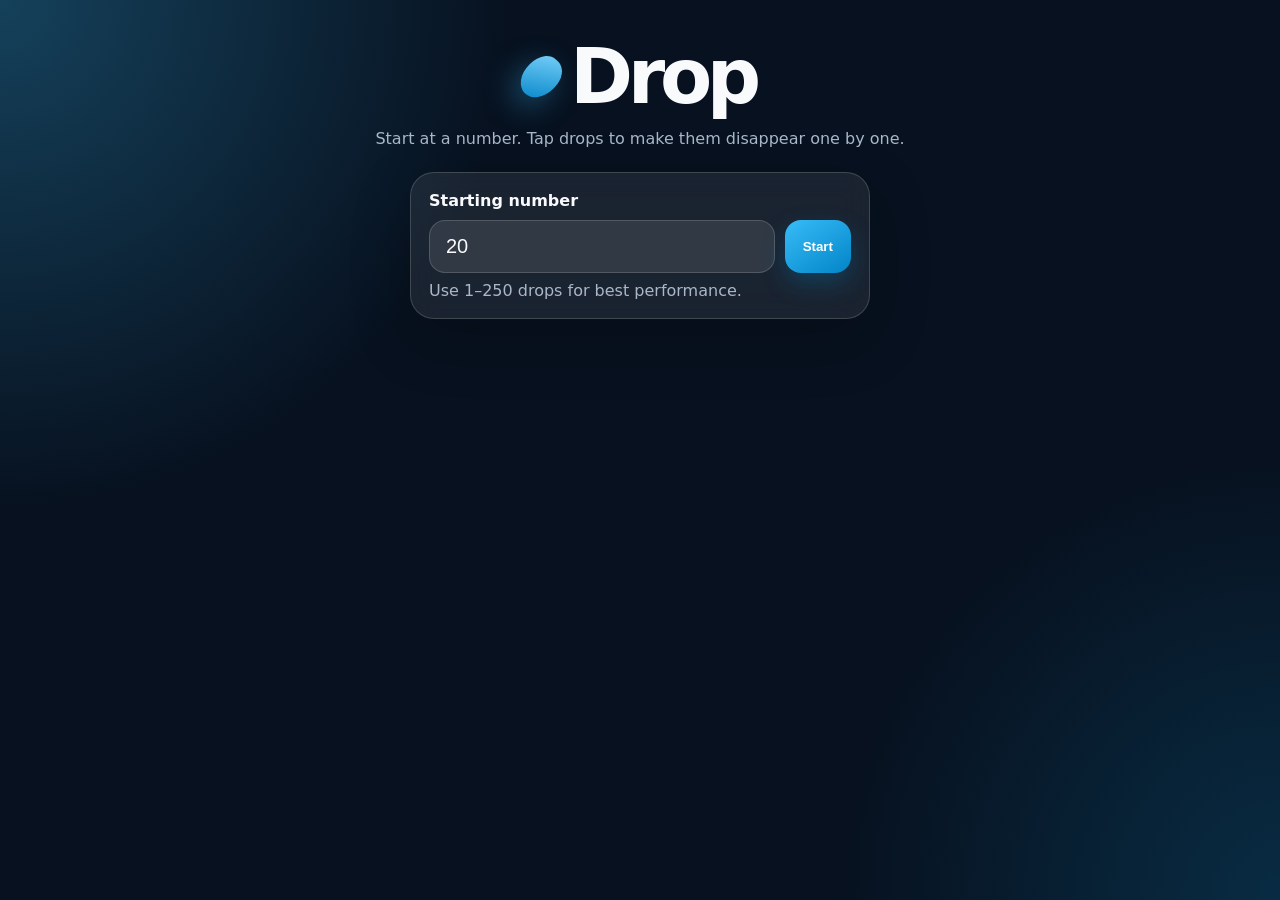
==== index.html @ c7c569f5 "Add files via upload" ====
<!doctype html>
<html lang="en">
<head>
  <meta charset="UTF-8" />
  <meta name="viewport" content="width=device-width, initial-scale=1.0" />
  <meta name="theme-color" content="#0f172a" />
  <title>Drop</title>
  <link rel="manifest" href="manifest.json" />
  <link rel="apple-touch-icon" href="icons/icon-192.svg" />
  <link rel="stylesheet" href="styles.css" />
</head>
<body>
  <main class="app-shell">
    <section class="hero">
      <div class="brand-row">
        <div class="logo-drop"></div>
        <h1>Drop</h1>
      </div>
      <p>Start at a number. Tap drops to make them disappear one by one.</p>
    </section>

    <section class="setup-card" id="setupCard">
      <label for="startNumber">Starting number</label>
      <div class="input-row">
        <input id="startNumber" type="number" inputmode="numeric" min="1" max="250" value="20" />
        <button id="startBtn">Start</button>
      </div>
      <p class="hint">Use 1–250 drops for best performance.</p>
    </section>

    <section class="counter-card hidden" id="counterCard">
      <div class="counter-label">Remaining</div>
      <div class="counter" id="counter">0</div>
      <div class="progress-wrap" aria-hidden="true">
        <div id="progressBar" class="progress-bar"></div>
      </div>
      <div class="actions">
        <button id="resetBtn" class="secondary">Reset</button>
        <button id="newBtn" class="secondary">New Count</button>
      </div>
    </section>

    <section class="drop-board" id="dropBoard" aria-live="polite"></section>
  </main>

  <template id="dropTemplate">
    <button class="drop" aria-label="Remove one drop">
      <span class="shine"></span>
    </button>
  </template>

  <script src="app.js"></script>
</body>
</html>
---- styles.css ----
:root {
  --bg: #07111f;
  --card: rgba(255,255,255,0.08);
  --card-border: rgba(255,255,255,0.16);
  --text: #f8fafc;
  --muted: #a9b7c8;
  --accent: #38bdf8;
  --accent-dark: #0284c7;
  --danger: #fb7185;
}

* { box-sizing: border-box; }

body {
  margin: 0;
  min-height: 100vh;
  font-family: Inter, ui-sans-serif, system-ui, -apple-system, BlinkMacSystemFont, "Segoe UI", sans-serif;
  color: var(--text);
  background:
    radial-gradient(circle at top left, rgba(56,189,248,0.28), transparent 32rem),
    radial-gradient(circle at bottom right, rgba(14,165,233,0.18), transparent 28rem),
    var(--bg);
}

.app-shell {
  width: min(940px, calc(100% - 32px));
  margin: 0 auto;
  padding: 32px 0 48px;
}

.hero {
  text-align: center;
  margin-bottom: 24px;
}

.brand-row {
  display: inline-flex;
  gap: 12px;
  align-items: center;
}

.logo-drop {
  width: 34px;
  height: 46px;
  border-radius: 50% 50% 55% 55%;
  background: linear-gradient(145deg, #7dd3fc, #0284c7);
  transform: rotate(45deg);
  box-shadow: 0 12px 30px rgba(56,189,248,0.35);
}

h1 {
  margin: 0;
  font-size: clamp(42px, 8vw, 76px);
  letter-spacing: -0.07em;
}

.hero p, .hint {
  margin: 8px 0 0;
  color: var(--muted);
}

.setup-card, .counter-card {
  margin: 0 auto 24px;
  padding: 18px;
  border: 1px solid var(--card-border);
  border-radius: 24px;
  background: var(--card);
  backdrop-filter: blur(14px);
  box-shadow: 0 20px 60px rgba(0,0,0,0.22);
}

.setup-card { max-width: 460px; }
.counter-card { max-width: 560px; text-align: center; }
.hidden { display: none; }

label {
  display: block;
  margin-bottom: 10px;
  font-weight: 800;
}

.input-row {
  display: grid;
  grid-template-columns: 1fr auto;
  gap: 10px;
}

input {
  width: 100%;
  padding: 14px 16px;
  border: 1px solid var(--card-border);
  border-radius: 16px;
  color: var(--text);
  background: rgba(255,255,255,0.1);
  font-size: 20px;
  outline: none;
}

button {
  border: 0;
  border-radius: 16px;
  padding: 14px 18px;
  color: white;
  background: linear-gradient(145deg, var(--accent), var(--accent-dark));
  font-weight: 900;
  cursor: pointer;
  touch-action: manipulation;
  box-shadow: 0 10px 24px rgba(2,132,199,0.28);
}

button:active { transform: translateY(1px) scale(0.99); }

.secondary {
  background: rgba(255,255,255,0.1);
  border: 1px solid var(--card-border);
  box-shadow: none;
}

.counter-label {
  color: var(--muted);
  font-weight: 800;
  text-transform: uppercase;
  letter-spacing: 0.12em;
  font-size: 12px;
}

.counter {
  font-size: clamp(56px, 16vw, 120px);
  font-weight: 950;
  letter-spacing: -0.08em;
  line-height: 1;
  margin: 8px 0 14px;
}

.progress-wrap {
  height: 12px;
  background: rgba(255,255,255,0.1);
  border-radius: 999px;
  overflow: hidden;
  margin: 0 auto 16px;
}

.progress-bar {
  height: 100%;
  width: 100%;
  background: linear-gradient(90deg, #38bdf8, #bae6fd);
  transition: width 240ms ease;
}

.actions {
  display: flex;
  justify-content: center;
  gap: 10px;
  flex-wrap: wrap;
}

.drop-board {
  display: grid;
  grid-template-columns: repeat(auto-fill, minmax(48px, 1fr));
  gap: 14px;
  align-items: center;
}

.drop {
  position: relative;
  width: 48px;
  height: 62px;
  justify-self: center;
  padding: 0;
  border-radius: 52% 52% 58% 58%;
  background: linear-gradient(145deg, #bae6fd 4%, #38bdf8 45%, #0369a1 100%);
  transform: rotate(45deg);
  box-shadow: 0 12px 24px rgba(56,189,248,0.28), inset -8px -8px 18px rgba(2,132,199,0.35);
  transition: opacity 220ms ease, transform 220ms ease, filter 220ms ease;
}

.drop .shine {
  position: absolute;
  top: 12px;
  left: 13px;
  width: 13px;
  height: 20px;
  border-radius: 50%;
  background: rgba(255,255,255,0.72);
  transform: rotate(-20deg);
}

.drop.removed {
  opacity: 0;
  transform: rotate(45deg) translateY(18px) scale(0.3);
  filter: blur(5px);
  pointer-events: none;
}

.complete .counter { color: #86efac; }
.complete .progress-bar { width: 0%; }

@media (max-width: 520px) {
  .app-shell { width: min(100% - 24px, 940px); padding-top: 22px; }
  .input-row { grid-template-columns: 1fr; }
  .drop-board { grid-template-columns: repeat(auto-fill, minmax(40px, 1fr)); gap: 12px; }
  .drop { width: 40px; height: 52px; }
}
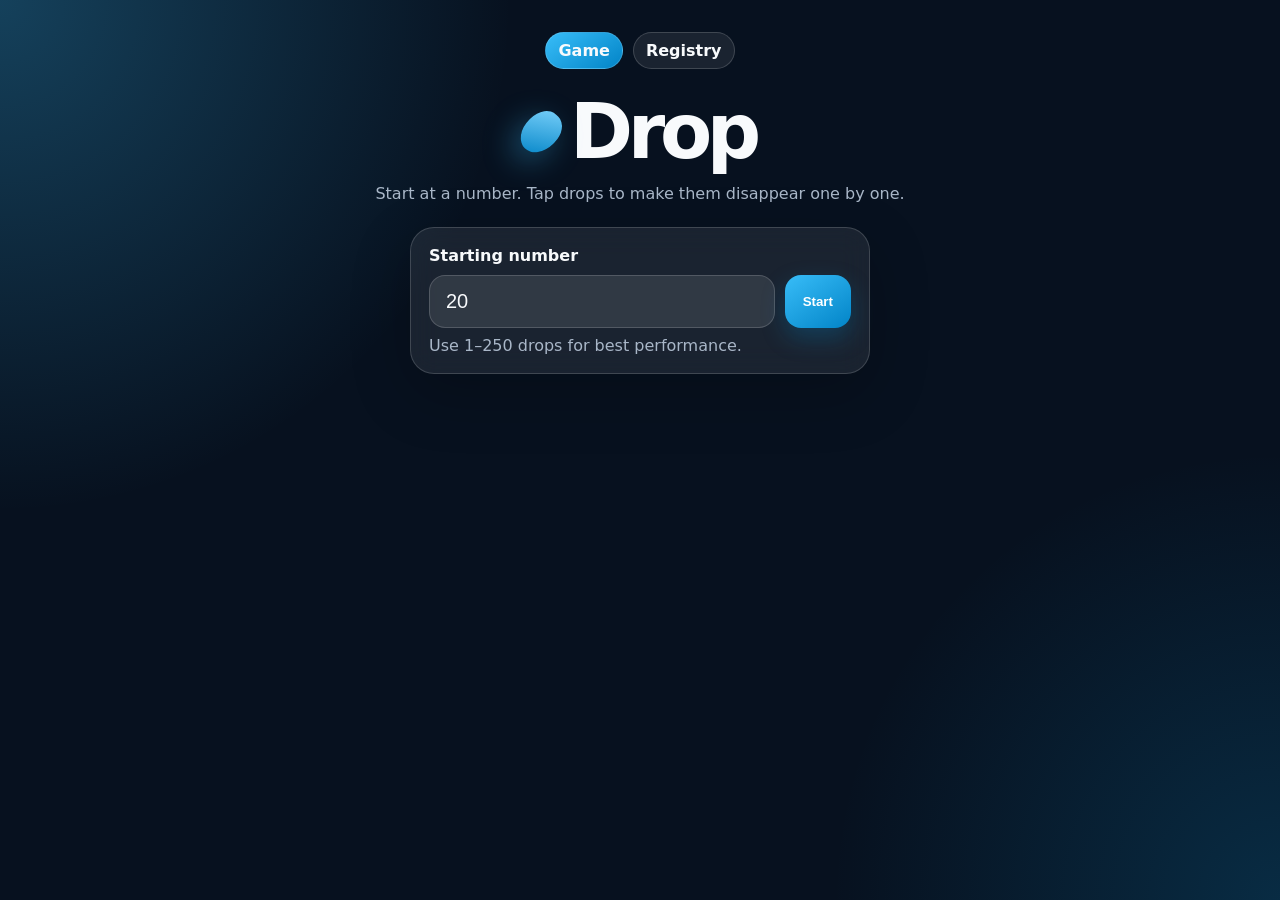
==== commit 6338ac6e: "Add editable pop-date registry page and menu link" ====
--- a/index.html
+++ b/index.html
@@ -11,6 +11,10 @@
 </head>
 <body>
   <main class="app-shell">
+    <nav class="top-menu" aria-label="Main menu">
+      <a href="index.html" aria-current="page">Game</a>
+      <a href="registry.html">Registry</a>
+    </nav>
     <section class="hero">
       <div class="brand-row">
         <div class="logo-drop"></div>
--- a/styles.css
+++ b/styles.css
@@ -201,3 +201,90 @@
   .drop-board { grid-template-columns: repeat(auto-fill, minmax(40px, 1fr)); gap: 12px; }
   .drop { width: 40px; height: 52px; }
 }
+
+
+.top-menu {
+  display: flex;
+  gap: 10px;
+  justify-content: center;
+  margin-bottom: 18px;
+}
+
+.top-menu a {
+  color: var(--text);
+  text-decoration: none;
+  padding: 8px 12px;
+  border: 1px solid var(--card-border);
+  border-radius: 999px;
+  background: rgba(255,255,255,0.08);
+  font-weight: 700;
+}
+
+.top-menu a[aria-current="page"] {
+  background: linear-gradient(145deg, var(--accent), var(--accent-dark));
+}
+
+.registry-card {
+  max-width: 680px;
+}
+
+.registry-header-row {
+  display: flex;
+  justify-content: space-between;
+  align-items: center;
+  gap: 10px;
+}
+
+.registry-header-row h2 {
+  margin: 0;
+}
+
+.registry-list {
+  margin-top: 14px;
+  display: grid;
+  gap: 10px;
+}
+
+.registry-row {
+  border: 1px solid var(--card-border);
+  border-radius: 14px;
+  padding: 12px;
+  display: grid;
+  grid-template-columns: 1fr auto auto;
+  gap: 10px;
+  align-items: end;
+  background: rgba(255,255,255,0.05);
+}
+
+.registry-label {
+  font-weight: 700;
+}
+
+.registry-date-wrap {
+  display: grid;
+  gap: 6px;
+  color: var(--muted);
+  font-size: 13px;
+}
+
+.registry-date-wrap input {
+  min-width: 170px;
+  font-size: 15px;
+  padding: 8px 10px;
+}
+
+.registry-empty {
+  margin-top: 12px;
+  color: var(--muted);
+}
+
+.registry-remove {
+  padding: 10px 12px;
+}
+
+@media (max-width: 640px) {
+  .registry-row {
+    grid-template-columns: 1fr;
+    align-items: stretch;
+  }
+}
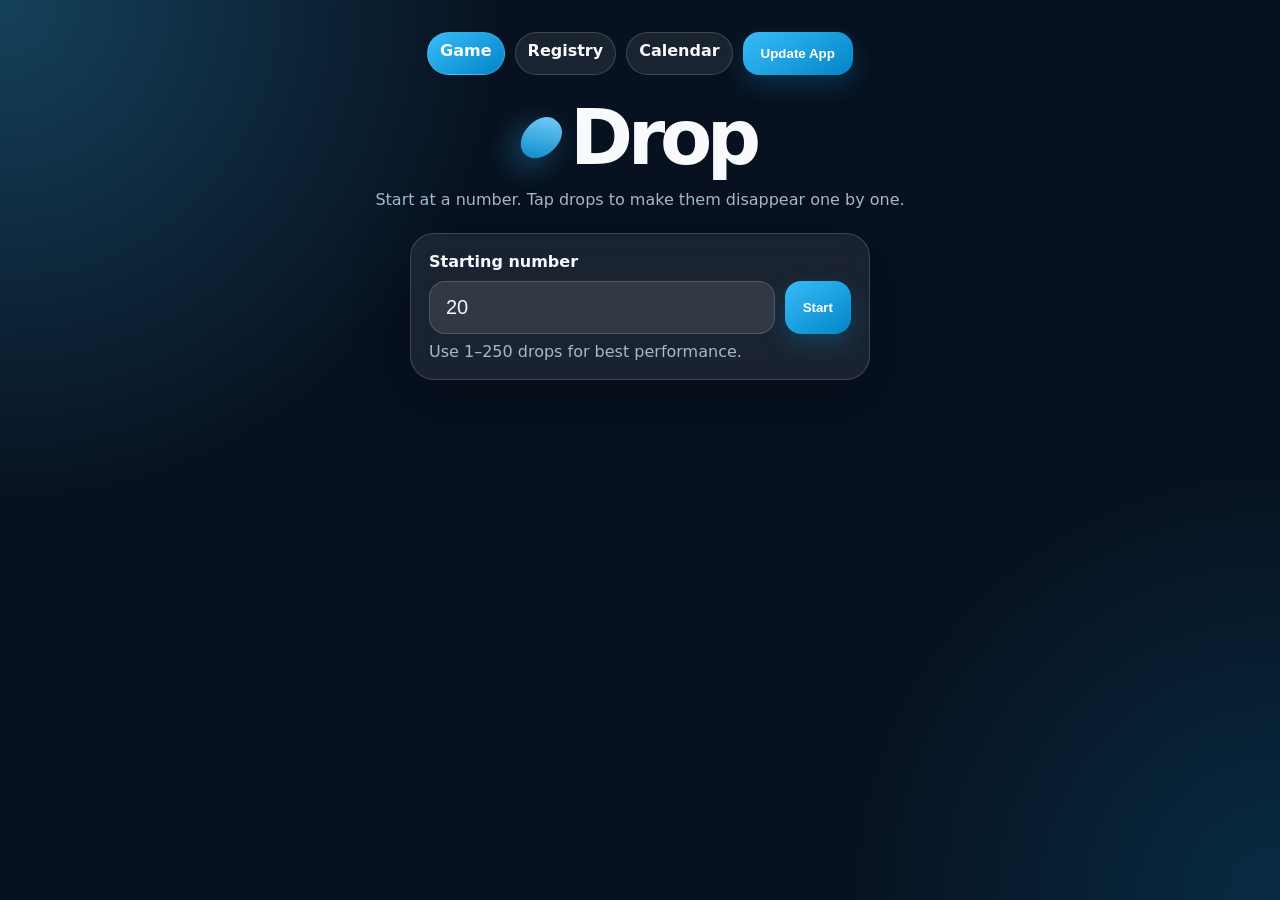
==== commit 5fc46343: "Add calendar and update controls" ====
--- a/index.html
+++ b/index.html
@@ -14,7 +14,11 @@
     <nav class="top-menu" aria-label="Main menu">
       <a href="index.html" aria-current="page">Game</a>
       <a href="registry.html">Registry</a>
+      <a href="calendar.html">Calendar</a>
+      <button id="updateAppBtn" class="nav-update" type="button">Update App</button>
     </nav>
+    <div id="updateStatus" class="update-status" role="status" aria-live="polite"></div>
+
     <section class="hero">
       <div class="brand-row">
         <div class="logo-drop"></div>
@@ -54,5 +58,6 @@
   </template>
 
   <script src="app.js"></script>
+  <script src="update.js"></script>
 </body>
 </html>
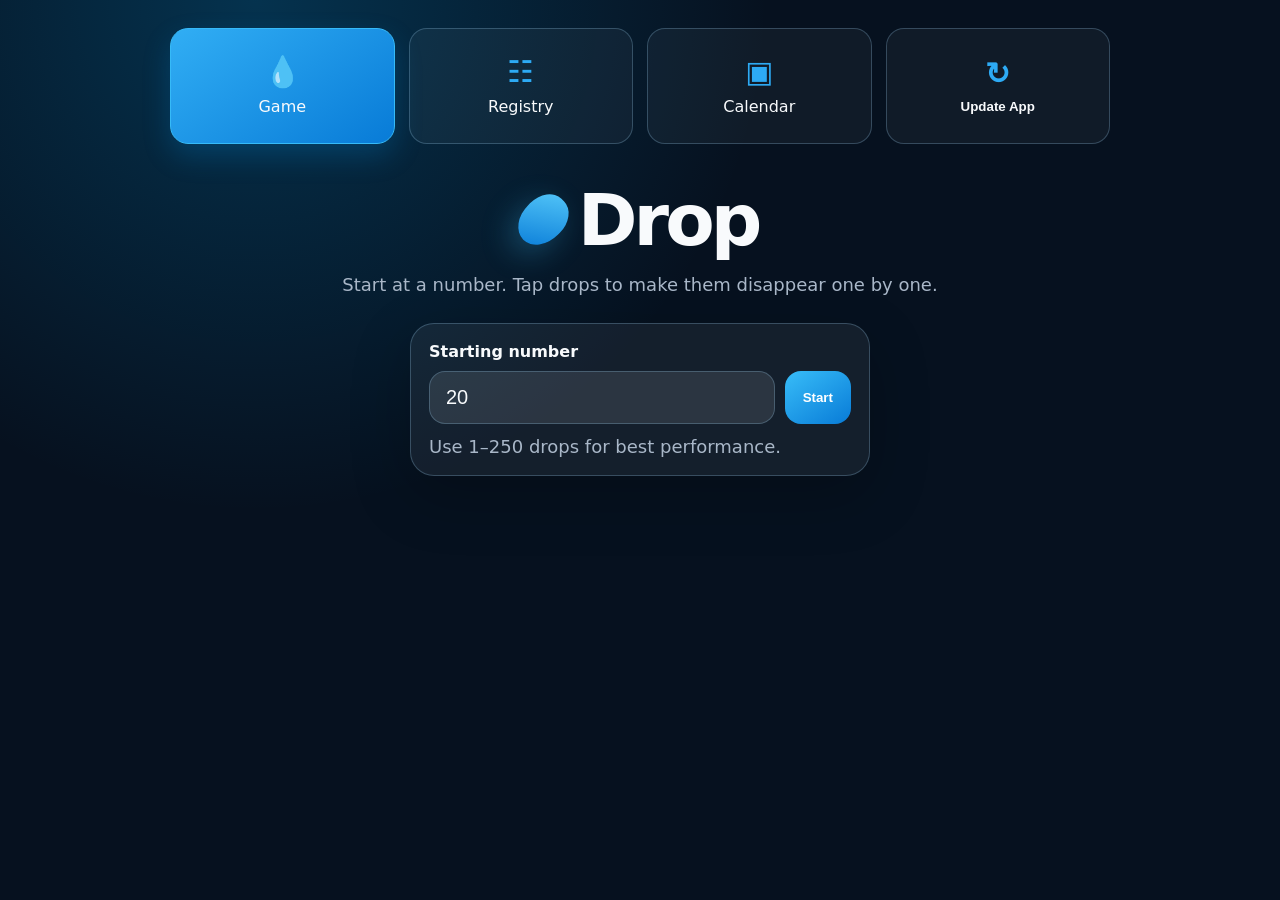
==== commit 2ab119a0: "Align Game navigation with Calendar" ====
--- a/index.html
+++ b/index.html
@@ -11,11 +11,11 @@
 </head>
 <body>
   <main class="app-shell">
-    <nav class="top-menu" aria-label="Main menu">
-      <a href="index.html" aria-current="page">Game</a>
-      <a href="registry.html">Registry</a>
-      <a href="calendar.html">Calendar</a>
-      <button id="updateAppBtn" class="nav-update" type="button">Update App</button>
+    <nav class="top-menu top-menu-icons" aria-label="Main menu">
+      <a href="index.html" aria-current="page"><span class="nav-icon">💧</span><span>Game</span></a>
+      <a href="registry.html"><span class="nav-icon">☷</span><span>Registry</span></a>
+      <a href="calendar.html"><span class="nav-icon">▣</span><span>Calendar</span></a>
+      <button id="updateAppBtn" class="nav-update" type="button"><span class="nav-icon">↻</span><span>Update App</span></button>
     </nav>
     <div id="updateStatus" class="update-status" role="status" aria-live="polite"></div>
 
--- a/styles.css
+++ b/styles.css
@@ -1,290 +1 @@
-:root {
-  --bg: #07111f;
-  --card: rgba(255,255,255,0.08);
-  --card-border: rgba(255,255,255,0.16);
-  --text: #f8fafc;
-  --muted: #a9b7c8;
-  --accent: #38bdf8;
-  --accent-dark: #0284c7;
-  --danger: #fb7185;
-}
-
-* { box-sizing: border-box; }
-
-body {
-  margin: 0;
-  min-height: 100vh;
-  font-family: Inter, ui-sans-serif, system-ui, -apple-system, BlinkMacSystemFont, "Segoe UI", sans-serif;
-  color: var(--text);
-  background:
-    radial-gradient(circle at top left, rgba(56,189,248,0.28), transparent 32rem),
-    radial-gradient(circle at bottom right, rgba(14,165,233,0.18), transparent 28rem),
-    var(--bg);
-}
-
-.app-shell {
-  width: min(940px, calc(100% - 32px));
-  margin: 0 auto;
-  padding: 32px 0 48px;
-}
-
-.hero {
-  text-align: center;
-  margin-bottom: 24px;
-}
-
-.brand-row {
-  display: inline-flex;
-  gap: 12px;
-  align-items: center;
-}
-
-.logo-drop {
-  width: 34px;
-  height: 46px;
-  border-radius: 50% 50% 55% 55%;
-  background: linear-gradient(145deg, #7dd3fc, #0284c7);
-  transform: rotate(45deg);
-  box-shadow: 0 12px 30px rgba(56,189,248,0.35);
-}
-
-h1 {
-  margin: 0;
-  font-size: clamp(42px, 8vw, 76px);
-  letter-spacing: -0.07em;
-}
-
-.hero p, .hint {
-  margin: 8px 0 0;
-  color: var(--muted);
-}
-
-.setup-card, .counter-card {
-  margin: 0 auto 24px;
-  padding: 18px;
-  border: 1px solid var(--card-border);
-  border-radius: 24px;
-  background: var(--card);
-  backdrop-filter: blur(14px);
-  box-shadow: 0 20px 60px rgba(0,0,0,0.22);
-}
-
-.setup-card { max-width: 460px; }
-.counter-card { max-width: 560px; text-align: center; }
-.hidden { display: none; }
-
-label {
-  display: block;
-  margin-bottom: 10px;
-  font-weight: 800;
-}
-
-.input-row {
-  display: grid;
-  grid-template-columns: 1fr auto;
-  gap: 10px;
-}
-
-input {
-  width: 100%;
-  padding: 14px 16px;
-  border: 1px solid var(--card-border);
-  border-radius: 16px;
-  color: var(--text);
-  background: rgba(255,255,255,0.1);
-  font-size: 20px;
-  outline: none;
-}
-
-button {
-  border: 0;
-  border-radius: 16px;
-  padding: 14px 18px;
-  color: white;
-  background: linear-gradient(145deg, var(--accent), var(--accent-dark));
-  font-weight: 900;
-  cursor: pointer;
-  touch-action: manipulation;
-  box-shadow: 0 10px 24px rgba(2,132,199,0.28);
-}
-
-button:active { transform: translateY(1px) scale(0.99); }
-
-.secondary {
-  background: rgba(255,255,255,0.1);
-  border: 1px solid var(--card-border);
-  box-shadow: none;
-}
-
-.counter-label {
-  color: var(--muted);
-  font-weight: 800;
-  text-transform: uppercase;
-  letter-spacing: 0.12em;
-  font-size: 12px;
-}
-
-.counter {
-  font-size: clamp(56px, 16vw, 120px);
-  font-weight: 950;
-  letter-spacing: -0.08em;
-  line-height: 1;
-  margin: 8px 0 14px;
-}
-
-.progress-wrap {
-  height: 12px;
-  background: rgba(255,255,255,0.1);
-  border-radius: 999px;
-  overflow: hidden;
-  margin: 0 auto 16px;
-}
-
-.progress-bar {
-  height: 100%;
-  width: 100%;
-  background: linear-gradient(90deg, #38bdf8, #bae6fd);
-  transition: width 240ms ease;
-}
-
-.actions {
-  display: flex;
-  justify-content: center;
-  gap: 10px;
-  flex-wrap: wrap;
-}
-
-.drop-board {
-  display: grid;
-  grid-template-columns: repeat(auto-fill, minmax(48px, 1fr));
-  gap: 14px;
-  align-items: center;
-}
-
-.drop {
-  position: relative;
-  width: 48px;
-  height: 62px;
-  justify-self: center;
-  padding: 0;
-  border-radius: 52% 52% 58% 58%;
-  background: linear-gradient(145deg, #bae6fd 4%, #38bdf8 45%, #0369a1 100%);
-  transform: rotate(45deg);
-  box-shadow: 0 12px 24px rgba(56,189,248,0.28), inset -8px -8px 18px rgba(2,132,199,0.35);
-  transition: opacity 220ms ease, transform 220ms ease, filter 220ms ease;
-}
-
-.drop .shine {
-  position: absolute;
-  top: 12px;
-  left: 13px;
-  width: 13px;
-  height: 20px;
-  border-radius: 50%;
-  background: rgba(255,255,255,0.72);
-  transform: rotate(-20deg);
-}
-
-.drop.removed {
-  opacity: 0;
-  transform: rotate(45deg) translateY(18px) scale(0.3);
-  filter: blur(5px);
-  pointer-events: none;
-}
-
-.complete .counter { color: #86efac; }
-.complete .progress-bar { width: 0%; }
-
-@media (max-width: 520px) {
-  .app-shell { width: min(100% - 24px, 940px); padding-top: 22px; }
-  .input-row { grid-template-columns: 1fr; }
-  .drop-board { grid-template-columns: repeat(auto-fill, minmax(40px, 1fr)); gap: 12px; }
-  .drop { width: 40px; height: 52px; }
-}
-
-
-.top-menu {
-  display: flex;
-  gap: 10px;
-  justify-content: center;
-  margin-bottom: 18px;
-}
-
-.top-menu a {
-  color: var(--text);
-  text-decoration: none;
-  padding: 8px 12px;
-  border: 1px solid var(--card-border);
-  border-radius: 999px;
-  background: rgba(255,255,255,0.08);
-  font-weight: 700;
-}
-
-.top-menu a[aria-current="page"] {
-  background: linear-gradient(145deg, var(--accent), var(--accent-dark));
-}
-
-.registry-card {
-  max-width: 680px;
-}
-
-.registry-header-row {
-  display: flex;
-  justify-content: space-between;
-  align-items: center;
-  gap: 10px;
-}
-
-.registry-header-row h2 {
-  margin: 0;
-}
-
-.registry-list {
-  margin-top: 14px;
-  display: grid;
-  gap: 10px;
-}
-
-.registry-row {
-  border: 1px solid var(--card-border);
-  border-radius: 14px;
-  padding: 12px;
-  display: grid;
-  grid-template-columns: 1fr auto auto;
-  gap: 10px;
-  align-items: end;
-  background: rgba(255,255,255,0.05);
-}
-
-.registry-label {
-  font-weight: 700;
-}
-
-.registry-date-wrap {
-  display: grid;
-  gap: 6px;
-  color: var(--muted);
-  font-size: 13px;
-}
-
-.registry-date-wrap input {
-  min-width: 170px;
-  font-size: 15px;
-  padding: 8px 10px;
-}
-
-.registry-empty {
-  margin-top: 12px;
-  color: var(--muted);
-}
-
-.registry-remove {
-  padding: 10px 12px;
-}
-
-@media (max-width: 640px) {
-  .registry-row {
-    grid-template-columns: 1fr;
-    align-items: stretch;
-  }
-}
+:root{--bg:#07111f;--card:rgba(255,255,255,.06);--card-border:rgba(148,197,230,.28);--text:#f8fafc;--muted:#a9b7c8;--accent:#38bdf8;--accent-dark:#087bd7}*{box-sizing:border-box}body{margin:0;min-height:100vh;font-family:Inter,ui-sans-serif,system-ui,-apple-system,BlinkMacSystemFont,"Segoe UI",sans-serif;color:var(--text);background:radial-gradient(circle at 20% 0,rgba(0,150,220,.25),transparent 32rem),#06111f}.app-shell{width:min(940px,calc(100% - 32px));margin:0 auto;padding:28px 0 48px}.hero{text-align:center;margin:34px 0 28px}.brand-row{display:inline-flex;gap:14px;align-items:center}.logo-drop{width:42px;height:56px;border-radius:50% 50% 55% 55%;background:linear-gradient(145deg,#56c9fa,#087bd7);transform:rotate(45deg);box-shadow:0 12px 30px rgba(56,189,248,.28)}h1{margin:0;font-size:clamp(46px,8vw,72px);letter-spacing:-.055em}.hero p,.hint{margin:12px 0 0;color:var(--muted);font-size:18px}.setup-card,.counter-card{margin:0 auto 24px;padding:18px;border:1px solid var(--card-border);border-radius:24px;background:var(--card);box-shadow:0 20px 60px rgba(0,0,0,.22)}.setup-card{max-width:460px}.counter-card{max-width:560px;text-align:center}.hidden{display:none}label{display:block;margin-bottom:10px;font-weight:800}.input-row{display:grid;grid-template-columns:1fr auto;gap:10px}input{width:100%;padding:14px 16px;border:1px solid var(--card-border);border-radius:16px;color:var(--text);background:rgba(255,255,255,.1);font-size:20px;outline:none}button{border:0;border-radius:16px;padding:14px 18px;color:white;background:linear-gradient(145deg,var(--accent),var(--accent-dark));font-weight:900;cursor:pointer;touch-action:manipulation}button:active{transform:translateY(1px) scale(.99)}button:disabled{opacity:.6}.secondary{background:rgba(255,255,255,.07);border:1px solid var(--card-border);box-shadow:none}.counter-label{color:var(--muted);font-weight:800;text-transform:uppercase;letter-spacing:.12em;font-size:12px}.counter{font-size:clamp(56px,16vw,120px);font-weight:950;letter-spacing:-.08em;line-height:1;margin:8px 0 14px}.progress-wrap{height:12px;background:rgba(255,255,255,.1);border-radius:999px;overflow:hidden;margin:0 auto 16px}.progress-bar{height:100%;background:linear-gradient(90deg,#38bdf8,#bae6fd)}.actions{display:flex;justify-content:center;gap:10px;flex-wrap:wrap}.drop-board{display:grid;grid-template-columns:repeat(auto-fill,minmax(48px,1fr));gap:14px}.drop{position:relative;width:48px;height:62px;justify-self:center;padding:0;border-radius:52% 52% 58% 58%;background:linear-gradient(145deg,#bae6fd 4%,#38bdf8 45%,#0369a1);transform:rotate(45deg)}.drop .shine{position:absolute;top:12px;left:13px;width:13px;height:20px;border-radius:50%;background:rgba(255,255,255,.72)}.drop.removed{opacity:0;pointer-events:none}.top-menu{display:grid;grid-template-columns:repeat(4,1fr);gap:14px;margin-bottom:8px}.top-menu a,.nav-update{min-width:0;height:116px;padding:14px 8px;border:1px solid var(--card-border);border-radius:18px;background:rgba(255,255,255,.045);color:var(--text);text-decoration:none;font:800 17px/1.1 inherit;display:flex;flex-direction:column;align-items:center;justify-content:center;text-align:center;gap:10px;box-shadow:none}.top-menu a[aria-current="page"]{background:linear-gradient(145deg,#31aef4,#087bd7);border-color:#36baf8;box-shadow:0 12px 28px rgba(0,145,230,.22)}.nav-icon{font-size:30px;line-height:1;color:#2daaf4}.top-menu a[aria-current="page"] .nav-icon{color:white}.update-status{min-height:0;text-align:center;color:var(--muted);font-size:13px}.registry-card{max-width:680px}.registry-header-row{display:flex;justify-content:space-between;align-items:center;gap:10px}.registry-list{margin-top:14px;display:grid;gap:10px}.registry-row{border:1px solid var(--card-border);border-radius:14px;padding:12px;display:grid;grid-template-columns:1fr auto auto;gap:10px;align-items:end;background:rgba(255,255,255,.05)}.registry-label{font-weight:700}.registry-date-wrap{display:grid;gap:6px;color:var(--muted);font-size:13px}.registry-date-wrap input{min-width:170px;font-size:15px;padding:8px 10px}.registry-remove{padding:10px 12px}.calendar-card{max-width:900px;padding:24px 20px 20px;border-radius:28px}.calendar-header{display:grid;grid-template-columns:64px 1fr 64px;align-items:center;gap:12px;margin-bottom:28px}.calendar-header h2{margin:0;text-align:center;font-size:clamp(26px,5vw,38px)}.calendar-nav{width:64px;height:64px;padding:0;font-size:36px;display:grid;place-items:center}.calendar-weekdays,.calendar-grid{display:grid;grid-template-columns:repeat(7,minmax(0,1fr))}.calendar-weekdays{color:#91c9ed;font-size:16px;font-weight:800;text-align:center;margin-bottom:10px}.calendar-day{min-width:0;min-height:116px;padding:12px 6px;border-right:1px solid var(--card-border);border-bottom:1px solid var(--card-border);display:flex;flex-direction:column;align-items:center;justify-content:flex-start;gap:8px}.calendar-day:nth-child(-n+7){border-top:1px solid var(--card-border)}.calendar-day:nth-child(7n+1){border-left:1px solid var(--card-border)}.calendar-day-empty{background:rgba(0,0,0,.06)}.calendar-day-number{font-size:22px;font-weight:900}.calendar-today{background:rgba(56,189,248,.08)}.calendar-drop-count{min-width:36px;height:36px;padding:0 8px;border-radius:999px;display:inline-flex;align-items:center;justify-content:center;color:white;background:linear-gradient(145deg,#35b9fb,#0668d2);font-weight:900;font-size:16px;box-shadow:0 5px 16px rgba(0,127,240,.35)}.calendar-summary{max-width:900px;margin:28px auto 0;padding:22px;border:1px solid rgba(0,151,255,.7);border-radius:24px;display:grid;grid-template-columns:1fr 1px 1fr;align-items:center;background:rgba(4,25,43,.7)}.summary-stat{display:flex;flex-direction:column;align-items:center;gap:3px;color:var(--muted)}.summary-stat strong{font-size:34px;color:var(--text)}.summary-icon{font-size:28px}.summary-divider{height:72px;background:var(--card-border)}.calendar-footer{text-align:center;color:var(--muted);font-size:16px;margin:22px 0}.calendar-hero{margin-top:34px}@media(max-width:640px){.app-shell{width:min(100% - 24px,940px);padding-top:18px}.top-menu{gap:8px}.top-menu a,.nav-update{height:82px;border-radius:15px;font-size:13px;padding:8px 3px;gap:6px}.nav-icon{font-size:23px}.hero{margin:24px 0}.hero p{font-size:16px}.calendar-card{padding:18px 10px 12px}.calendar-header{grid-template-columns:50px 1fr 50px;margin-bottom:22px}.calendar-nav{width:50px;height:50px;font-size:28px}.calendar-weekdays{font-size:12px}.calendar-day{min-height:78px;padding:8px 2px;gap:5px}.calendar-day-number{font-size:17px}.calendar-drop-count{min-width:29px;height:29px;font-size:13px}.calendar-summary{margin-top:18px;padding:16px 8px}.summary-stat strong{font-size:28px}.registry-row{grid-template-columns:1fr}.input-row{grid-template-columns:1fr}.drop-board{grid-template-columns:repeat(auto-fill,minmax(40px,1fr))}.drop{width:40px;height:52px}}
